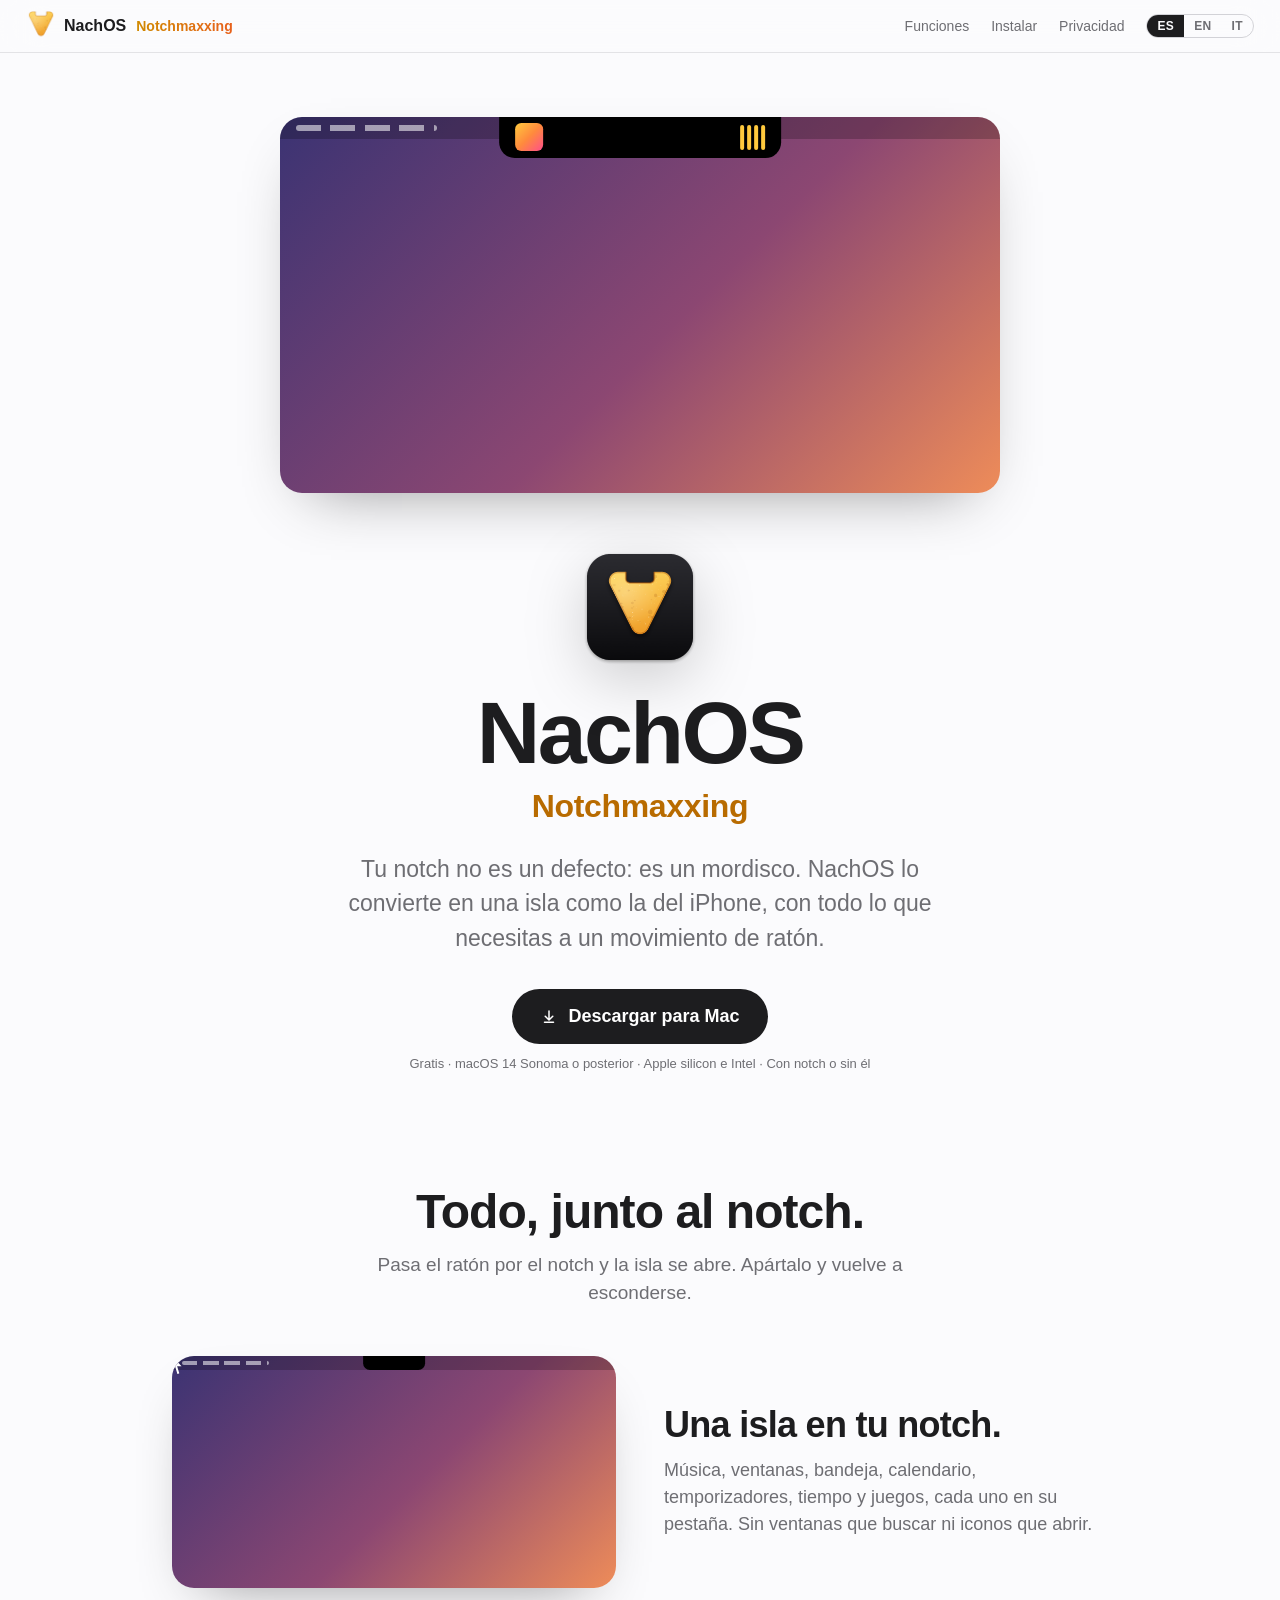
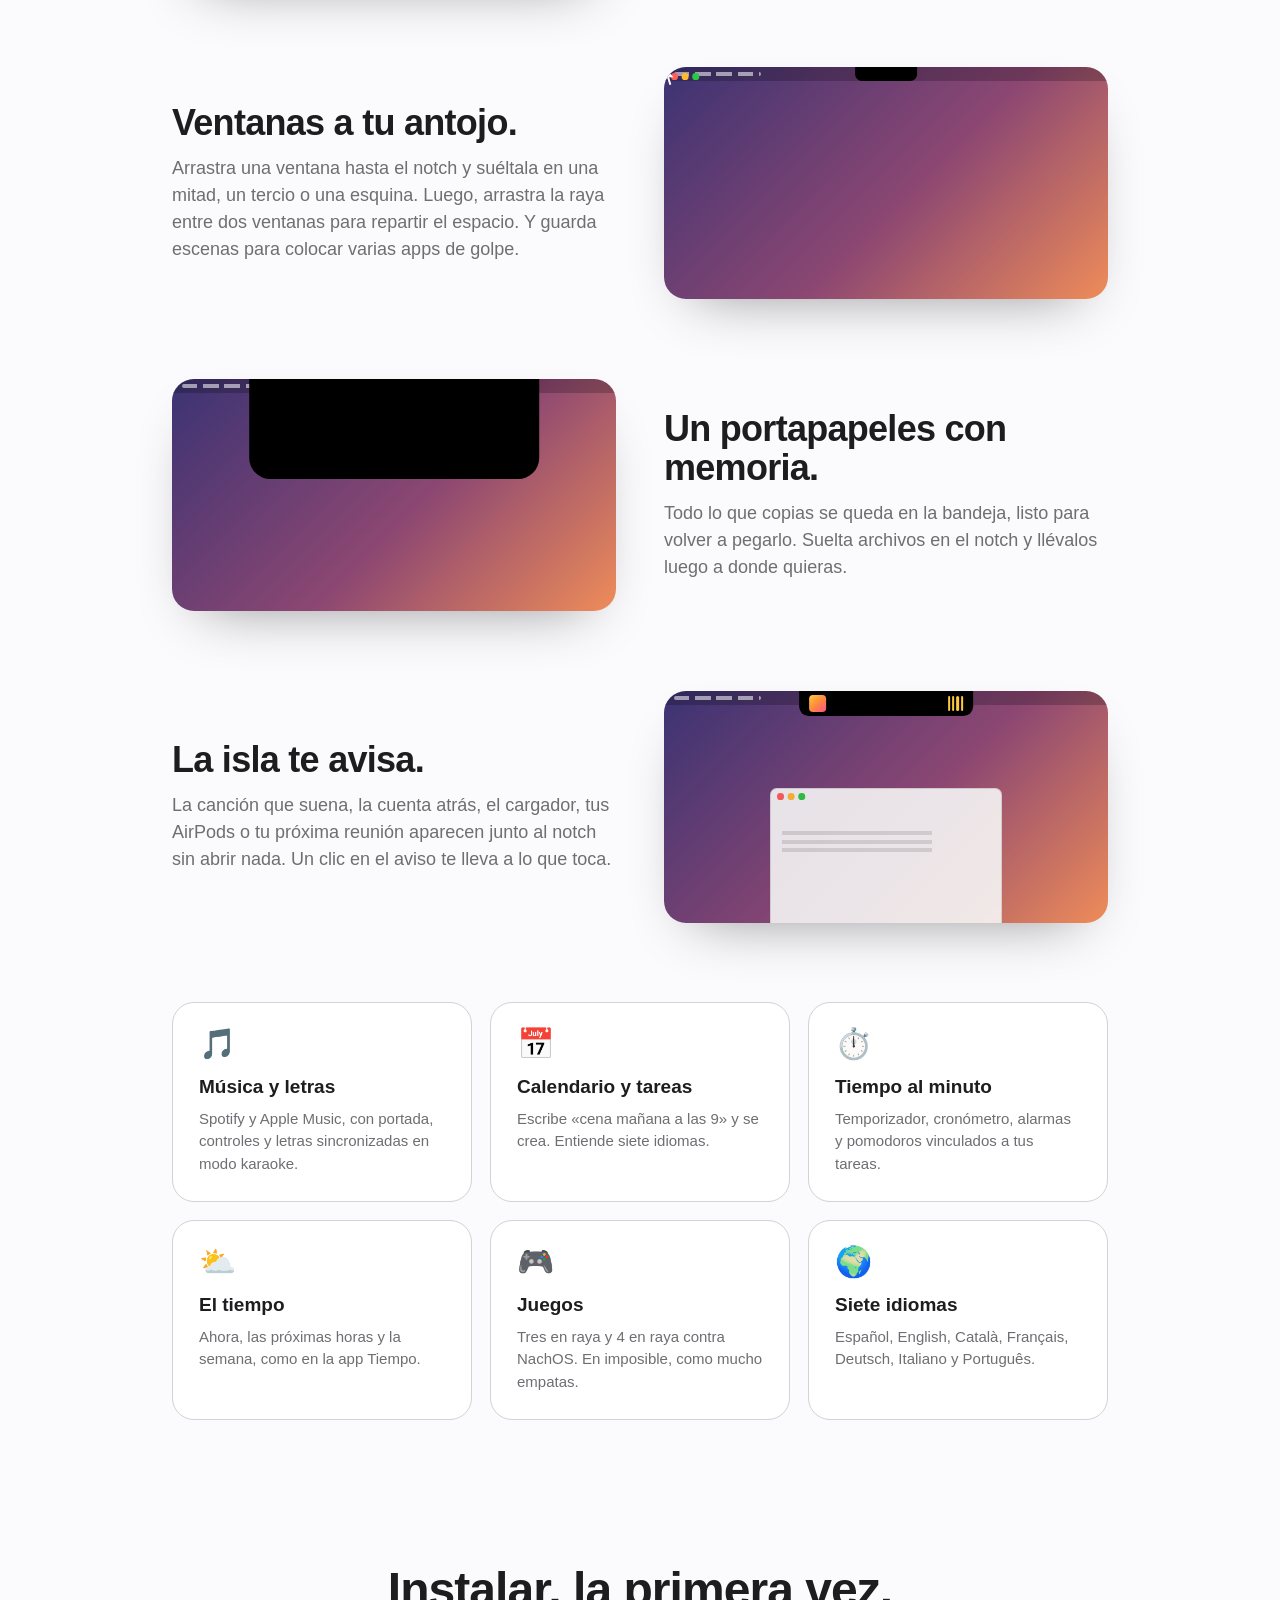
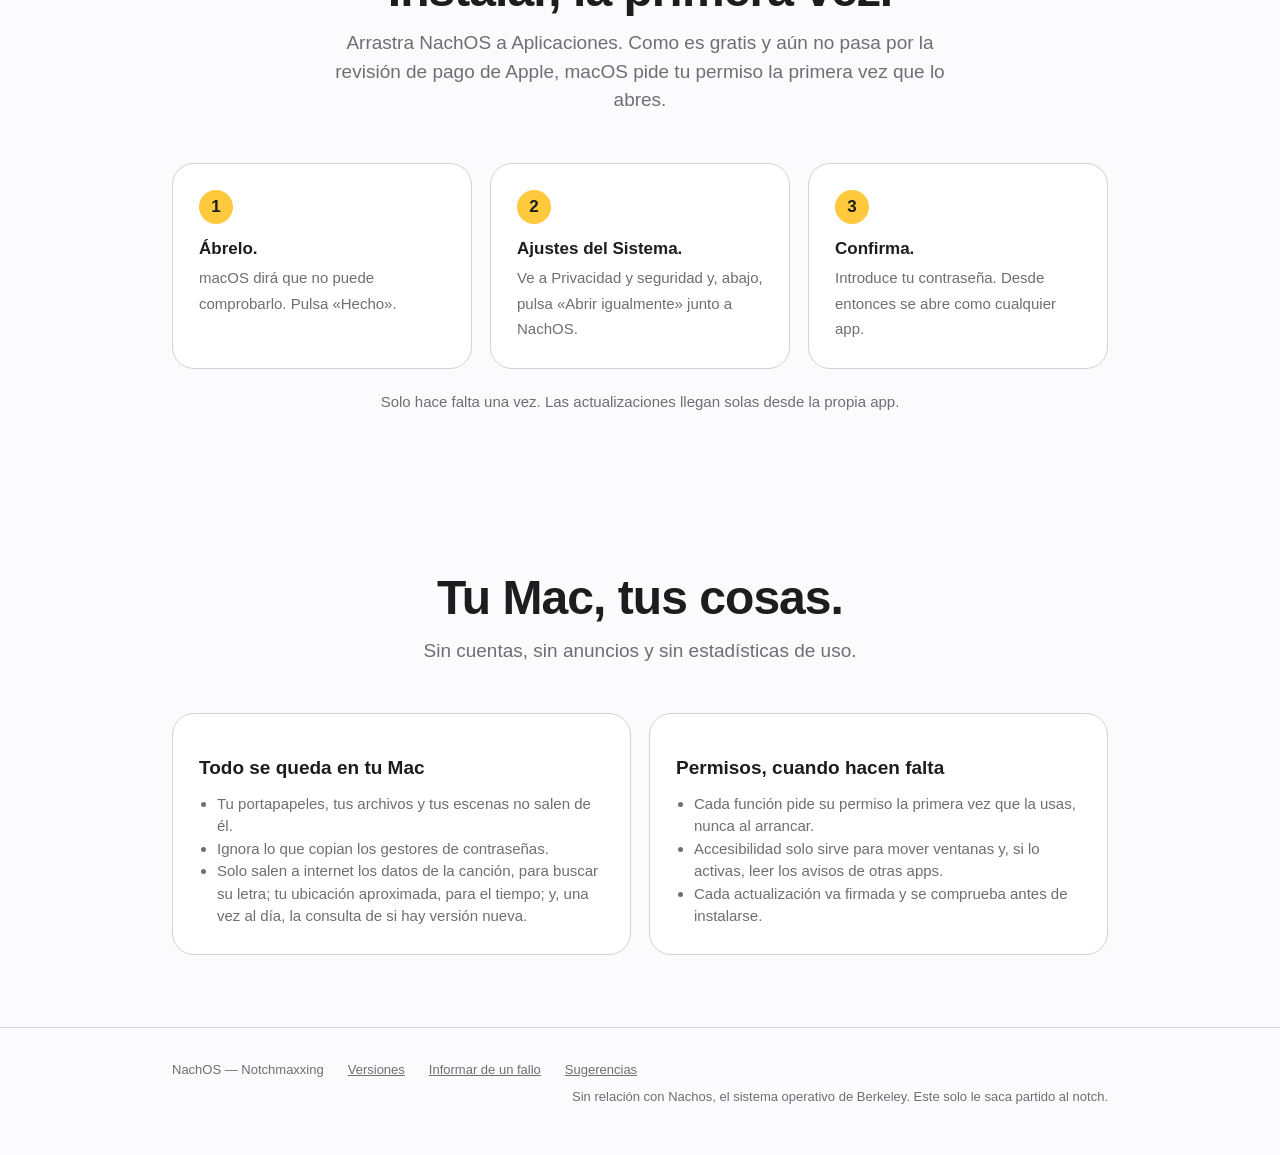
==== index.html @ d3876970 "NachOS website and update feed" ====
<!doctype html>
<!-- Generated by website/build.py: edit the template and texts there, not this file. -->
<html lang="es">
<head>
  <meta charset="utf-8">
  <meta name="viewport" content="width=device-width, initial-scale=1">
  <title>NachOS — Notchmaxxing</title>
  <meta name="description" content="NachOS convierte el notch de tu Mac en una isla como la del iPhone: música, ventanas, portapapeles, calendario, temporizadores y avisos. Gratis.">
  <link rel="icon" href="assets/favicon.png">
  <link rel="alternate" hreflang="es" href="">
  <link rel="alternate" hreflang="en" href="en/">
  <link rel="alternate" hreflang="it" href="it/">
  <meta property="og:title" content="NachOS — Notchmaxxing">
  <meta property="og:description" content="Tu notch no es un defecto: es un mordisco.">
  <meta property="og:image" content="assets/icon.png">
  <link rel="stylesheet" href="style.css">
</head>
<body>
  <header class="bar">
    <div class="wrap">
      <img src="assets/nacho.png" alt="">
      <strong>NachOS</strong>
      <span class="slogan">Notchmaxxing</span>
      <nav>
        <a class="hide-small" href="#features">Funciones</a>
        <a class="hide-small" href="#install">Instalar</a>
        <a class="hide-small" href="#privacy">Privacidad</a>
        <div class="langs"><a href="" hreflang="es" lang="es" aria-current="page">ES</a><a href="en/" hreflang="en" lang="en">EN</a><a href="it/" hreflang="it" lang="it">IT</a></div>
      </nav>
    </div>
  </header>
  <!-- The notch of the page: once the opening has scrolled away, the island docks in the
       middle of the bar, as on a Mac's menu bar, and carries on with its notices. -->
  <div class="page-notch s-live" aria-hidden="true">
    <div class="isl">
              <div class="music"><div class="art"></div><div class="eq"><i></i><i></i><i></i><i></i></div></div>
              <div class="notice n-charge"><div class="battery"></div><div><strong>Cargando</strong><small>54 %</small></div></div>
              <div class="notice n-pods"><svg class="ico" viewBox="0 0 24 24" fill="#fff" aria-hidden="true"><path d="M6.5 3a3.5 3.5 0 0 1 3.5 3.5V20a1.5 1.5 0 0 1-3 0v-7.1A3.5 3.5 0 0 1 6.5 3Zm11 0a3.5 3.5 0 0 1 .5 6.97V20a1.5 1.5 0 0 1-3 0V6.5A3.5 3.5 0 0 1 17.5 3Z"/></svg><div><strong>AirPods Pro</strong><small>Conectados</small></div></div>
              <div class="timer"><i></i>4:59</div>
              <div class="notice n-event"><svg class="ico" viewBox="0 0 24 24" fill="none" stroke="#ffc93d" stroke-width="2.2" aria-hidden="true"><rect x="3.5" y="5" width="17" height="15" rx="3"/><path d="M3.5 10h17M8 3v4M16 3v4" stroke-linecap="round"/></svg><div><strong>Reunión</strong><small>En 10 min</small></div></div>
            </div>
  </div>

  <main>
    <div class="wrap hero">
      <div class="hero-stage">
      <div class="stage s-live s-hero" role="img" aria-label="El notch de un Mac convertido en isla: enseña la música, un aviso de carga y un temporizador">
            <div class="menubar"></div>
            
            <div class="isl">
              <div class="music"><div class="art"></div><div class="eq"><i></i><i></i><i></i><i></i></div></div>
              <div class="notice n-charge"><div class="battery"></div><div><strong>Cargando</strong><small>54 %</small></div></div>
              <div class="notice n-pods"><svg class="ico" viewBox="0 0 24 24" fill="#fff" aria-hidden="true"><path d="M6.5 3a3.5 3.5 0 0 1 3.5 3.5V20a1.5 1.5 0 0 1-3 0v-7.1A3.5 3.5 0 0 1 6.5 3Zm11 0a3.5 3.5 0 0 1 .5 6.97V20a1.5 1.5 0 0 1-3 0V6.5A3.5 3.5 0 0 1 17.5 3Z"/></svg><div><strong>AirPods Pro</strong><small>Conectados</small></div></div>
              <div class="timer"><i></i>4:59</div>
              <div class="notice n-event"><svg class="ico" viewBox="0 0 24 24" fill="none" stroke="#ffc93d" stroke-width="2.2" aria-hidden="true"><rect x="3.5" y="5" width="17" height="15" rx="3"/><path d="M3.5 10h17M8 3v4M16 3v4" stroke-linecap="round"/></svg><div><strong>Reunión</strong><small>En 10 min</small></div></div>
            </div>
          </div>
      </div>
      <img class="icon" src="assets/icon.png" alt="El icono de NachOS: un nacho dorado al que le falta un mordisco con la forma del notch">
      <h1>NachOS</h1>
      <p class="tagline">Notchmaxxing</p>
      <p class="lead">Tu notch no es un defecto: es un mordisco. NachOS lo convierte en una isla como la del iPhone, con todo lo que necesitas a un movimiento de ratón.</p>
      <div class="cta">
        <a class="button" href="https://github.com/oriol5000/nachos/releases/latest/download/NachOS.dmg">
          <svg viewBox="0 0 24 24" fill="currentColor" aria-hidden="true"><path d="M12 3a1 1 0 0 1 1 1v9.59l3.3-3.3a1 1 0 1 1 1.4 1.42l-5 5a1 1 0 0 1-1.4 0l-5-5a1 1 0 1 1 1.4-1.42l3.3 3.3V4a1 1 0 0 1 1-1ZM5 19a1 1 0 0 1 1-1h12a1 1 0 1 1 0 2H6a1 1 0 0 1-1-1Z"/></svg>
          Descargar para Mac
        </a>
        <span class="fine">Gratis · macOS 14 Sonoma o posterior · Apple silicon e Intel · Con notch o sin él</span>
      </div>
    </div>

    <section id="features">
      <div class="wrap">
        <h2 class="section-title">Todo, junto al notch.</h2>
        <p class="section-lead">Pasa el ratón por el notch y la isla se abre. Apártalo y vuelve a esconderse.</p>
        <div class="feature">
          <div class="media">
          <div class="stage s-island" role="img" aria-label="El ratón se acerca al notch y la isla se abre con sus pestañas">
            <div class="menubar"></div>
            <div class="isl"><div class="open"><div class="tabs"><i></i><i></i><i></i><i></i><i></i></div>
              <div class="row"><div class="art"></div><div class="lines"><b></b><b></b><b></b></div></div></div></div>
            <div class="cursor"></div>
          </div>
          </div>
          <div>
            <h3>Una isla en tu notch.</h3>
            <p>Música, ventanas, bandeja, calendario, temporizadores, tiempo y juegos, cada uno en su pestaña. Sin ventanas que buscar ni iconos que abrir.</p>
          </div>
        </div>
        <div class="feature">
          <div class="media">
          <div class="stage s-windows" role="img" aria-label="Una ventana arrastrada al notch se coloca en la mitad izquierda">
            <div class="menubar"></div>
            <div class="win other"></div>
            <div class="isl"><div class="layouts"><i></i><i></i><i></i><i></i></div></div>
            <div class="win main"></div>
            <div class="cursor"></div>
          </div>
          </div>
          <div>
            <h3>Ventanas a tu antojo.</h3>
            <p>Arrastra una ventana hasta el notch y suéltala en una mitad, un tercio o una esquina. Luego, arrastra la raya entre dos ventanas para repartir el espacio. Y guarda escenas para colocar varias apps de golpe.</p>
          </div>
        </div>
        <div class="feature">
          <div class="media">
          <div class="stage s-clip" role="img" aria-label="Lo copiado aparece como tarjetas en la bandeja de la isla">
            <div class="menubar"></div>
            <div class="isl"><div class="cards"><div class="card-c"></div><div class="card-c"></div><div class="card-c"></div><div class="card-c"></div></div></div>
            <div class="keycap">⌘C</div>
            <div class="file"><div class="cursor"></div></div>
          </div>
          </div>
          <div>
            <h3>Un portapapeles con memoria.</h3>
            <p>Todo lo que copias se queda en la bandeja, listo para volver a pegarlo. Suelta archivos en el notch y llévalos luego a donde quieras.</p>
          </div>
        </div>
        <div class="feature">
          <div class="media">
          <div class="stage s-live" role="img" aria-label="Junto al notch se ven la música, un aviso de carga y un temporizador">
            <div class="menubar"></div>
            <div class="win"></div>
            <div class="isl">
              <div class="music"><div class="art"></div><div class="eq"><i></i><i></i><i></i><i></i></div></div>
              <div class="notice n-charge"><div class="battery"></div><div><strong>Cargando</strong><small>54 %</small></div></div>
              <div class="notice n-pods"><svg class="ico" viewBox="0 0 24 24" fill="#fff" aria-hidden="true"><path d="M6.5 3a3.5 3.5 0 0 1 3.5 3.5V20a1.5 1.5 0 0 1-3 0v-7.1A3.5 3.5 0 0 1 6.5 3Zm11 0a3.5 3.5 0 0 1 .5 6.97V20a1.5 1.5 0 0 1-3 0V6.5A3.5 3.5 0 0 1 17.5 3Z"/></svg><div><strong>AirPods Pro</strong><small>Conectados</small></div></div>
              <div class="timer"><i></i>4:59</div>
              <div class="notice n-event"><svg class="ico" viewBox="0 0 24 24" fill="none" stroke="#ffc93d" stroke-width="2.2" aria-hidden="true"><rect x="3.5" y="5" width="17" height="15" rx="3"/><path d="M3.5 10h17M8 3v4M16 3v4" stroke-linecap="round"/></svg><div><strong>Reunión</strong><small>En 10 min</small></div></div>
            </div>
          </div>
          </div>
          <div>
            <h3>La isla te avisa.</h3>
            <p>La canción que suena, la cuenta atrás, el cargador, tus AirPods o tu próxima reunión aparecen junto al notch sin abrir nada. Un clic en el aviso te lleva a lo que toca.</p>
          </div>
        </div>

        <div class="grid">
          <div class="card"><div class="emoji">🎵</div><h4>Música y letras</h4><p>Spotify y Apple Music, con portada, controles y letras sincronizadas en modo karaoke.</p></div>
          <div class="card"><div class="emoji">📅</div><h4>Calendario y tareas</h4><p>Escribe «cena mañana a las 9» y se crea. Entiende siete idiomas.</p></div>
          <div class="card"><div class="emoji">⏱️</div><h4>Tiempo al minuto</h4><p>Temporizador, cronómetro, alarmas y pomodoros vinculados a tus tareas.</p></div>
          <div class="card"><div class="emoji">⛅️</div><h4>El tiempo</h4><p>Ahora, las próximas horas y la semana, como en la app Tiempo.</p></div>
          <div class="card"><div class="emoji">🎮</div><h4>Juegos</h4><p>Tres en raya y 4 en raya contra NachOS. En imposible, como mucho empatas.</p></div>
          <div class="card"><div class="emoji">🌍</div><h4>Siete idiomas</h4><p>Español, English, Català, Français, Deutsch, Italiano y Português.</p></div>
        </div>
      </div>
    </section>

    <section id="install">
      <div class="wrap">
        <h2 class="section-title">Instalar, la primera vez.</h2>
        <p class="section-lead">Arrastra NachOS a Aplicaciones. Como es gratis y aún no pasa por la revisión de pago de Apple, macOS pide tu permiso la primera vez que lo abres.</p>
        <ol class="steps">
          <li><strong>Ábrelo.</strong><span>macOS dirá que no puede comprobarlo. Pulsa «Hecho».</span></li>
          <li><strong>Ajustes del Sistema.</strong><span>Ve a Privacidad y seguridad y, abajo, pulsa «Abrir igualmente» junto a NachOS.</span></li>
          <li><strong>Confirma.</strong><span>Introduce tu contraseña. Desde entonces se abre como cualquier app.</span></li>
        </ol>
        <p class="note">Solo hace falta una vez. Las actualizaciones llegan solas desde la propia app.</p>
      </div>
    </section>

    <section id="privacy">
      <div class="wrap">
        <h2 class="section-title">Tu Mac, tus cosas.</h2>
        <p class="section-lead">Sin cuentas, sin anuncios y sin estadísticas de uso.</p>
        <div class="split">
          <div class="card">
            <h4>Todo se queda en tu Mac</h4>
            <ul>
              <li>Tu portapapeles, tus archivos y tus escenas no salen de él.</li>
              <li>Ignora lo que copian los gestores de contraseñas.</li>
              <li>Solo salen a internet los datos de la canción, para buscar su letra; tu ubicación aproximada, para el tiempo; y, una vez al día, la consulta de si hay versión nueva.</li>
            </ul>
          </div>
          <div class="card">
            <h4>Permisos, cuando hacen falta</h4>
            <ul>
              <li>Cada función pide su permiso la primera vez que la usas, nunca al arrancar.</li>
              <li>Accesibilidad solo sirve para mover ventanas y, si lo activas, leer los avisos de otras apps.</li>
              <li>Cada actualización va firmada y se comprueba antes de instalarse.</li>
            </ul>
          </div>
        </div>
      </div>
    </section>
  </main>

  <footer>
    <div class="wrap">
      <span>NachOS — Notchmaxxing</span>
      <a href="https://github.com/oriol5000/nachos/releases">Versiones</a>
      <a href="https://github.com/oriol5000/nachos/issues">Informar de un fallo</a>
      <a href="mailto:oriol5000@gmail.com?subject=Sugerencia%20para%20NachOS">Sugerencias</a>
      <span class="right">Sin relación con Nachos, el sistema operativo de Berkeley. Este solo le saca partido al notch.</span>
    </div>
  </footer>
  <script>
    // The page's notch shows only while the big one in the opening is out of sight.
    // Checked on scroll: one measurement, only when the page moves.
    const hero = document.querySelector(".hero-stage");
    const dock = () => document.body.classList.toggle("notch-docked", hero.getBoundingClientRect().bottom < 52);
    if (hero) {
      addEventListener("scroll", dock, { passive: true });
      addEventListener("resize", dock);
      dock();
    }
  </script>
</body>
</html>
---- style.css ----
/* NachOS — a single page in the spirit of Apple's product pages: lots of air, big type,
   the island in black, and the nacho's yellow as the only colour. */

:root {
  --bg: #fbfbfd;
  --surface: #ffffff;
  --text: #1d1d1f;
  --muted: #6e6e73;
  --line: #d2d2d7;
  --yellow: #ffc93d;
  --amber: #b86b00;
  --button: #1d1d1f;
  --button-text: #ffffff;
  --island: #000000;
  --radius: 22px;
  --bar: color-mix(in srgb, var(--bg) 78%, transparent);
  /* Deeper on a light page, where the island's light yellow would hardly show. */
  --slogan: linear-gradient(90deg, #d08a00, #e8611c);
}

@media (prefers-color-scheme: dark) {
  :root {
    --bg: #000000;
    --surface: #111113;
    --text: #f5f5f7;
    --muted: #a1a1a6;
    --line: #2c2c2e;
    --amber: #ffc93d;
    --button: #ffc93d;
    --button-text: #1d1d1f;
    --island: #1c1c1e;
    /* Like macOS's menu bar in dark mode: grey, so that the black notch stands out on it. */
    --bar: rgba(44, 44, 48, 0.82);
    --slogan: linear-gradient(90deg, #ffc93d, #ff9926);
  }
}

* { box-sizing: border-box; }

html { -webkit-text-size-adjust: 100%; }

body {
  margin: 0;
  background: var(--bg);
  color: var(--text);
  font-family: -apple-system, BlinkMacSystemFont, "SF Pro Text", "Helvetica Neue", Helvetica, Arial, sans-serif;
  font-size: 17px;
  line-height: 1.5;
  -webkit-font-smoothing: antialiased;
}

a { color: inherit; }

.wrap { max-width: 980px; margin: 0 auto; padding: 0 22px; }

/* Top bar */
.bar {
  position: sticky; top: 0; z-index: 10;
  backdrop-filter: saturate(180%) blur(20px);
  -webkit-backdrop-filter: saturate(180%) blur(20px);
  background: var(--bar);
  border-bottom: 1px solid color-mix(in srgb, var(--line) 60%, transparent);
}
.bar .wrap { display: flex; align-items: center; gap: 10px; height: 52px; font-size: 14px; max-width: none; padding: 0 26px; }
.bar img { width: 30px; height: 30px; margin-right: -2px; }
.bar strong { font-size: 16px; }
/* The same yellow-to-orange as "Notchmaxxing" beside the notch in the app's island. */
.bar .slogan {
  font-size: 14px; font-weight: 600;
  background: var(--slogan); -webkit-background-clip: text; background-clip: text; color: transparent;
}
.bar nav { margin-left: auto; display: flex; gap: 22px; align-items: center; }
.bar nav a { text-decoration: none; color: var(--muted); }
.bar nav a:hover { color: var(--text); }
.bar .lang { border: 1px solid var(--line); border-radius: 999px; padding: 2px 10px; }

/* Hero */
.hero { text-align: center; padding: 64px 0 40px; }
.hero-stage { width: min(720px, 100%); margin: 0 auto 48px; }
.s-hero { aspect-ratio: 460 / 190; box-shadow: 0 30px 80px -30px rgba(0, 0, 0, 0.45); }

.icon { width: 132px; height: 132px; margin-bottom: 8px; filter: drop-shadow(0 18px 30px rgba(0,0,0,.18)); }
h1 { font-size: clamp(48px, 9vw, 88px); line-height: 1.02; letter-spacing: -0.03em; margin: 0; }
.tagline { font-size: clamp(22px, 3.4vw, 32px); font-weight: 600; color: var(--amber); margin: 4px 0 0; letter-spacing: -0.01em; }
.lead { max-width: 640px; margin: 22px auto 0; font-size: clamp(19px, 2.4vw, 23px); color: var(--muted); }

.cta { margin-top: 34px; display: flex; flex-direction: column; align-items: center; gap: 10px; }
.button {
  display: inline-flex; align-items: center; gap: 10px;
  background: var(--button); color: var(--button-text);
  padding: 14px 28px; border-radius: 999px;
  font-size: 18px; font-weight: 600; text-decoration: none;
  transition: transform .2s ease, opacity .2s ease;
}
.button:hover { transform: scale(1.03); }
.button svg { width: 18px; height: 18px; }
.fine { font-size: 13px; color: var(--muted); }

/* Feature rows */
section { padding: 72px 0; }
.section-title { text-align: center; font-size: clamp(32px, 5vw, 48px); letter-spacing: -0.02em; line-height: 1.1; margin: 0 0 12px; }
.section-lead { text-align: center; color: var(--muted); font-size: 19px; margin: 0 auto 48px; max-width: 620px; }

.feature { display: grid; grid-template-columns: minmax(0, 1fr) minmax(0, 1fr); gap: 48px; align-items: center; margin: 0 0 80px; }
/* Without this, an image keeps its full width and pushes the text off the page. */
.feature > *, .grid > *, .steps > *, .split > * { min-width: 0; }
.feature:nth-child(even) .media { order: 2; }
.feature h3 { font-size: clamp(26px, 3.6vw, 36px); letter-spacing: -0.02em; line-height: 1.1; margin: 0 0 12px; }
.feature p { color: var(--muted); margin: 0; font-size: 18px; }
.media img { width: 100%; border-radius: var(--radius); display: block; box-shadow: 0 24px 60px -30px rgba(0,0,0,.4); }

.grid { display: grid; grid-template-columns: repeat(3, 1fr); gap: 18px; }
.card { background: var(--surface); border: 1px solid var(--line); border-radius: var(--radius); padding: 26px; }
.card .emoji { font-size: 30px; line-height: 1; }
.card h4 { margin: 14px 0 6px; font-size: 19px; }
.card p { margin: 0; color: var(--muted); font-size: 15px; }

/* First launch */
.steps { counter-reset: step; display: grid; grid-template-columns: repeat(3, 1fr); gap: 18px; list-style: none; padding: 0; margin: 0; }
.steps li { background: var(--surface); border: 1px solid var(--line); border-radius: var(--radius); padding: 26px; }
.steps li::before {
  counter-increment: step; content: counter(step);
  display: inline-grid; place-items: center; width: 34px; height: 34px; border-radius: 50%;
  background: var(--yellow); color: #1d1d1f; font-weight: 700; margin-bottom: 12px;
}
.steps strong { display: block; margin-bottom: 4px; }
.steps span { color: var(--muted); font-size: 15px; }
.note { text-align: center; color: var(--muted); font-size: 15px; margin-top: 22px; }

.split { display: grid; grid-template-columns: 1fr 1fr; gap: 18px; }
.split .card ul { margin: 10px 0 0; padding-left: 18px; color: var(--muted); font-size: 15px; }

footer { border-top: 1px solid var(--line); padding: 32px 0 48px; color: var(--muted); font-size: 13px; }
footer .wrap { display: flex; flex-wrap: wrap; gap: 8px 24px; align-items: center; }
footer .right { margin-left: auto; }

/* Where the menu would reach the notch, only the language switcher stays. */
@media (max-width: 1080px) {
  .bar nav .hide-small { display: none; }
}

@media (max-width: 760px) {
  /* Narrower than this, the docked notch would reach it. */
  .bar .slogan { display: none; }
  .feature { grid-template-columns: 1fr; gap: 22px; margin-bottom: 56px; }
  .feature:nth-child(even) .media { order: 0; }
  .grid, .steps, .split { grid-template-columns: 1fr; }
  section { padding: 52px 0; }
  footer .right { margin-left: 0; }
}


/* ───────────── Scenes ─────────────
   The welcome tour's animations, drawn by the browser so they run at the screen's own rate.
   Each stage is 460 × 240 units; --u is one unit at whatever size the stage is shown. */

.stage {
  container-type: inline-size;
  position: relative; width: 100%; aspect-ratio: 460 / 240; overflow: hidden;
  border-radius: var(--radius);
  background: linear-gradient(135deg, #3b3373 0%, #8c4772 55%, #ee8c59 100%);
  box-shadow: 0 24px 60px -30px rgba(0,0,0,.45);
  --u: calc(100cqw / 460);
}
.stage > * { position: absolute; }
.stage .menubar { inset: 0 0 auto 0; height: calc(var(--u) * 14); background: rgba(0,0,0,.22); }
.stage .menubar::before {
  content: ""; position: absolute; left: calc(var(--u) * 10); top: calc(var(--u) * 5);
  width: calc(var(--u) * 90); height: calc(var(--u) * 4); border-radius: 9px;
  background: repeating-linear-gradient(90deg, rgba(255,255,255,.55) 0 calc(var(--u) * 16), transparent 0 calc(var(--u) * 22));
}
.stage .isl {
  left: 50%; top: 0; transform: translateX(-50%);
  background: #000; overflow: hidden;
  width: calc(var(--u) * 64); height: calc(var(--u) * 14); border-radius: 0 0 calc(var(--u) * 7) calc(var(--u) * 7);
}
.stage .cursor {
  width: calc(var(--u) * 13); height: calc(var(--u) * 19); left: 0; top: 0;
  background: #fff;
  clip-path: polygon(0 0, 0 78%, 26% 60%, 44% 100%, 58% 94%, 41% 56%, 76% 56%);
  filter: drop-shadow(0 1px 1px rgba(0,0,0,.5));
}
.stage .win {
  background: #f5f5f5; border-radius: calc(var(--u) * 7);
  box-shadow: inset 0 0 0 1px rgba(0,0,0,.12);
}
.stage .win::before {
  content: ""; position: absolute; left: calc(var(--u) * 7); top: calc(var(--u) * 6);
  width: calc(var(--u) * 7); height: calc(var(--u) * 7); border-radius: 50%;
  background: #ff5f57; box-shadow: calc(var(--u) * 11) 0 #febc2e, calc(var(--u) * 22) 0 #28c840;
}
.stage .win::after {
  content: ""; position: absolute; left: calc(var(--u) * 12); right: 30%; top: 30%; height: calc(var(--u) * 24);
  background: repeating-linear-gradient(180deg, rgba(0,0,0,.12) 0 calc(var(--u) * 4), transparent 0 calc(var(--u) * 9));
}
.stage .art {
  border-radius: 22%;
  background: linear-gradient(135deg, var(--yellow), #ff8a3d, #ff4f8b);
}

/* 1 · The island opens */
.s-island .isl { animation: s1-isl 6.5s cubic-bezier(.32, 1.25, .5, 1) infinite; }
.s-island .open { position: absolute; inset: 0; padding: calc(var(--u) * 20) calc(var(--u) * 18) 0; opacity: 0; animation: s1-open 6.5s ease infinite; }
.s-island .tabs { display: flex; gap: calc(var(--u) * 10); }
.s-island .tabs i { width: calc(var(--u) * 10); height: calc(var(--u) * 10); border-radius: calc(var(--u) * 3); background: rgba(255,255,255,.55); }
.s-island .tabs i:first-child { background: var(--yellow); animation: s1-tab1 6.5s steps(1) infinite; }
.s-island .tabs i:nth-child(2) { animation: s1-tab2 6.5s steps(1) infinite; }
.s-island .row { display: flex; gap: calc(var(--u) * 10); margin-top: calc(var(--u) * 12); }
.s-island .row .art { width: calc(var(--u) * 42); height: calc(var(--u) * 42); }
.s-island .lines { display: grid; gap: calc(var(--u) * 6); align-content: center; }
.s-island .lines b { display: block; height: calc(var(--u) * 6); border-radius: 9px; background: rgba(255,255,255,.9); width: calc(var(--u) * 90); }
.s-island .lines b:nth-child(2) { background: rgba(255,255,255,.45); width: calc(var(--u) * 60); }
.s-island .lines b:nth-child(3) { height: calc(var(--u) * 3); width: calc(var(--u) * 150); background: linear-gradient(90deg, var(--yellow) 46%, rgba(255,255,255,.2) 0); }
.s-island .cursor { animation: s1-cursor 6.5s ease-in-out infinite; }
@keyframes s1-isl {
  0%, 24% { width: calc(var(--u) * 64); height: calc(var(--u) * 14); border-radius: 0 0 calc(var(--u) * 7) calc(var(--u) * 7); }
  31%, 80% { width: calc(var(--u) * 270); height: calc(var(--u) * 112); border-radius: 0 0 calc(var(--u) * 22) calc(var(--u) * 22); }
  88%, 100% { width: calc(var(--u) * 64); height: calc(var(--u) * 14); border-radius: 0 0 calc(var(--u) * 7) calc(var(--u) * 7); }
}
@keyframes s1-open { 0%, 28% { opacity: 0; } 34%, 78% { opacity: 1; } 84%, 100% { opacity: 0; } }
@keyframes s1-tab1 { 0% { background: var(--yellow); } 52% { background: rgba(255,255,255,.55); } 84% { background: var(--yellow); } }
@keyframes s1-tab2 { 0% { background: rgba(255,255,255,.55); } 52% { background: var(--yellow); } 84% { background: rgba(255,255,255,.55); } }
@keyframes s1-cursor {
  0%, 8% { transform: translate(calc(var(--u) * 360), calc(var(--u) * 190)); }
  24%, 40% { transform: translate(calc(var(--u) * 236), calc(var(--u) * 6)); }
  50%, 76% { transform: translate(calc(var(--u) * 186), calc(var(--u) * 24)); }
  90%, 100% { transform: translate(calc(var(--u) * 360), calc(var(--u) * 190)); }
}

/* 2 · A window dragged to the notch */
.s-windows .isl { animation: s2-isl 7s cubic-bezier(.32, 1.2, .5, 1) infinite; }
.s-windows .layouts { position: absolute; left: 50%; top: calc(var(--u) * 18); transform: translateX(-50%); display: flex; gap: calc(var(--u) * 8); opacity: 0; animation: s2-layouts 7s ease infinite; }
.s-windows .layouts i { width: calc(var(--u) * 44); height: calc(var(--u) * 30); border-radius: calc(var(--u) * 5); background: rgba(255,255,255,.08); position: relative; }
.s-windows .layouts i::before, .s-windows .layouts i::after { content: ""; position: absolute; top: calc(var(--u) * 3); bottom: calc(var(--u) * 3); border-radius: calc(var(--u) * 2); background: rgba(255,255,255,.35); }
.s-windows .layouts i::before { left: calc(var(--u) * 3); right: 52%; }
.s-windows .layouts i::after { left: 52%; right: calc(var(--u) * 3); }
.s-windows .layouts i:first-child::before { background: var(--yellow); }
.s-windows .main { animation: s2-main 7s cubic-bezier(.4, 0, .2, 1) infinite; }
.s-windows .other { left: calc(var(--u) * 233); top: calc(var(--u) * 20); width: calc(var(--u) * 221); height: calc(var(--u) * 214); opacity: 0; animation: s2-other 7s ease infinite; }
.s-windows .cursor { animation: s2-cursor 7s cubic-bezier(.4, 0, .2, 1) infinite; }
@keyframes s2-isl {
  0%, 30% { width: calc(var(--u) * 64); height: calc(var(--u) * 14); border-radius: 0 0 calc(var(--u) * 7) calc(var(--u) * 7); }
  36%, 56% { width: calc(var(--u) * 230); height: calc(var(--u) * 62); border-radius: 0 0 calc(var(--u) * 16) calc(var(--u) * 16); }
  62%, 100% { width: calc(var(--u) * 64); height: calc(var(--u) * 14); border-radius: 0 0 calc(var(--u) * 7) calc(var(--u) * 7); }
}
@keyframes s2-layouts { 0%, 34% { opacity: 0; } 39%, 55% { opacity: 1; } 59%, 100% { opacity: 0; } }
@keyframes s2-main {
  0%, 8% { left: calc(var(--u) * 140); top: calc(var(--u) * 100); width: calc(var(--u) * 180); height: calc(var(--u) * 116); }
  30% { left: calc(var(--u) * 170); top: calc(var(--u) * 56); width: calc(var(--u) * 120); height: calc(var(--u) * 78); }
  36%, 56% { left: calc(var(--u) * 180); top: calc(var(--u) * 74); width: calc(var(--u) * 100); height: calc(var(--u) * 64); }
  64%, 90% { left: calc(var(--u) * 6); top: calc(var(--u) * 20); width: calc(var(--u) * 221); height: calc(var(--u) * 214); }
  100% { left: calc(var(--u) * 140); top: calc(var(--u) * 100); width: calc(var(--u) * 180); height: calc(var(--u) * 116); }
}
@keyframes s2-other { 0%, 60% { opacity: 0; } 66%, 90% { opacity: 1; } 96%, 100% { opacity: 0; } }
@keyframes s2-cursor {
  0%, 8% { transform: translate(calc(var(--u) * 236), calc(var(--u) * 104)); opacity: 1; }
  30% { transform: translate(calc(var(--u) * 236), calc(var(--u) * 60)); }
  36%, 56% { transform: translate(calc(var(--u) * 158), calc(var(--u) * 38)); opacity: 1; }
  62%, 92% { opacity: 0; }
  100% { transform: translate(calc(var(--u) * 236), calc(var(--u) * 104)); opacity: 1; }
}

/* 3 · Clipboard and tray */
.s-clip .isl { width: calc(var(--u) * 300); height: calc(var(--u) * 104); border-radius: 0 0 calc(var(--u) * 22) calc(var(--u) * 22); }
.s-clip .cards { position: absolute; left: calc(var(--u) * 16); top: calc(var(--u) * 26); display: flex; gap: calc(var(--u) * 8); }
.s-clip .card-c { width: calc(var(--u) * 54); height: calc(var(--u) * 62); border-radius: calc(var(--u) * 8); background: rgba(255,255,255,.1); opacity: 0; transform: scale(.4); }
.s-clip .card-c:nth-child(1) { animation: s3-c1 8s cubic-bezier(.3, 1.5, .5, 1) infinite; }
.s-clip .card-c:nth-child(2) { animation: s3-c2 8s cubic-bezier(.3, 1.5, .5, 1) infinite; background: linear-gradient(180deg, #46c6d8, #2f7cf6); }
.s-clip .card-c:nth-child(3) { animation: s3-c3 8s cubic-bezier(.3, 1.5, .5, 1) infinite; }
.s-clip .card-c:nth-child(4) { animation: s3-c4 8s cubic-bezier(.3, 1.5, .5, 1) infinite; }
.s-clip .card-c:nth-child(1)::before { content: "Aa"; position: absolute; left: calc(var(--u) * 7); top: calc(var(--u) * 6); color: var(--yellow); font: 700 calc(var(--u) * 11)/1 -apple-system, sans-serif; }
.s-clip .card-c:nth-child(3)::before { content: "🔗"; position: absolute; inset: 0; display: grid; place-items: center; font-size: calc(var(--u) * 16); filter: grayscale(1) brightness(2); }
.s-clip .card-c:nth-child(4)::before, .s-clip .file::before { content: ""; position: absolute; left: 32%; top: 28%; width: 36%; height: 44%; background: #fff; border-radius: calc(var(--u) * 2); clip-path: polygon(0 0, 66% 0, 100% 30%, 100% 100%, 0 100%); }
.s-clip .keycap { left: 50%; top: calc(var(--u) * 170); transform: translateX(-50%) scale(.6); padding: calc(var(--u) * 5) calc(var(--u) * 10); background: #fff; border-radius: calc(var(--u) * 7); color: #222; font: 700 calc(var(--u) * 15)/1 -apple-system, sans-serif; opacity: 0; animation: s3-key 8s ease infinite; }
.s-clip .file { width: calc(var(--u) * 40); height: calc(var(--u) * 40); opacity: 0; animation: s3-file 8s cubic-bezier(.4, 0, .2, 1) infinite; }
.s-clip .file .cursor { left: calc(var(--u) * 20); top: calc(var(--u) * 20); }
@keyframes s3-c1 { 0%, 8% { opacity: 0; transform: scale(.4); } 13%, 92% { opacity: 1; transform: scale(1); } 97%, 100% { opacity: 0; transform: scale(.8); } }
@keyframes s3-c2 { 0%, 24% { opacity: 0; transform: scale(.4); } 29%, 92% { opacity: 1; transform: scale(1); } 97%, 100% { opacity: 0; transform: scale(.8); } }
@keyframes s3-c3 { 0%, 40% { opacity: 0; transform: scale(.4); } 45%, 92% { opacity: 1; transform: scale(1); } 97%, 100% { opacity: 0; transform: scale(.8); } }
@keyframes s3-c4 { 0%, 70% { opacity: 0; transform: scale(.4); } 75%, 92% { opacity: 1; transform: scale(1); } 97%, 100% { opacity: 0; transform: scale(.8); } }
@keyframes s3-key {
  0%, 6%, 17%, 22%, 33%, 38%, 49%, 100% { opacity: 0; transform: translateX(-50%) scale(.6); }
  9%, 14%, 25%, 30%, 41%, 46% { opacity: 1; transform: translateX(-50%) scale(1); }
}
@keyframes s3-file {
  0%, 54% { opacity: 0; transform: translate(calc(var(--u) * 340), calc(var(--u) * 170)); }
  57% { opacity: 1; transform: translate(calc(var(--u) * 340), calc(var(--u) * 170)); }
  69% { opacity: 1; transform: translate(calc(var(--u) * 268), calc(var(--u) * 36)); }
  73%, 100% { opacity: 0; transform: translate(calc(var(--u) * 268), calc(var(--u) * 36)); }
}

/* 4 · Live activities and notices: a closer look at the notch */
.s-live .isl {
  width: calc(var(--u) * 180); height: calc(var(--u) * 26); border-radius: 0 0 calc(var(--u) * 10) calc(var(--u) * 10);
  animation: s4-isl 15s cubic-bezier(.32, 1.25, .5, 1) infinite;
}
.s-live .win { left: calc(var(--u) * 110); top: calc(var(--u) * 100); width: calc(var(--u) * 240); height: calc(var(--u) * 150); opacity: .9; }
.s-live .music, .s-live .notice, .s-live .timer { position: absolute; inset: 0; display: flex; align-items: center; padding: 0 calc(var(--u) * 10); }
.s-live .music { justify-content: space-between; animation: s4-music 15s ease infinite; }
.s-live .music .art { width: calc(var(--u) * 18); height: calc(var(--u) * 18); }
.s-live .eq { display: flex; gap: calc(var(--u) * 2); align-items: center; height: calc(var(--u) * 16); }
.s-live .eq i { width: calc(var(--u) * 2.5); height: 100%; border-radius: 9px; background: var(--yellow); animation: s4-eq .9s ease-in-out infinite alternate; }
.s-live .eq i:nth-child(2) { animation-delay: -.3s; }
.s-live .eq i:nth-child(3) { animation-delay: -.6s; }
.s-live .eq i:nth-child(4) { animation-delay: -.15s; }
.s-live .notice { align-items: flex-end; padding: 0 calc(var(--u) * 18) calc(var(--u) * 10); gap: calc(var(--u) * 10); opacity: 0; }
.s-live .n-charge { animation: s4-charge 15s ease infinite; }
.s-live .n-pods { animation: s4-pods 15s ease infinite; }
.s-live .n-event { animation: s4-event 15s ease infinite; }
.s-live .ico { width: calc(var(--u) * 24); height: calc(var(--u) * 24); flex: none; margin-bottom: calc(var(--u) * 2); }
.s-live .n-pods small { color: rgba(255,255,255,.6); }
.s-live .n-event small { color: var(--yellow); }
.s-live .battery { width: calc(var(--u) * 26); height: calc(var(--u) * 13); border: calc(var(--u) * 2) solid #4cd964; border-radius: calc(var(--u) * 4); position: relative; margin-bottom: calc(var(--u) * 6); }
.s-live .battery::before { content: ""; position: absolute; inset: calc(var(--u) * 1.5); right: 45%; background: #4cd964; border-radius: calc(var(--u) * 1.5); }
.s-live .battery::after { content: ""; position: absolute; right: calc(var(--u) * -5); top: 25%; height: 50%; width: calc(var(--u) * 2); background: #4cd964; border-radius: 0 9px 9px 0; }
.s-live .notice strong { display: block; color: #fff; font: 600 calc(var(--u) * 13)/1.25 -apple-system, sans-serif; }
.s-live .notice small { display: block; color: #4cd964; font: 500 calc(var(--u) * 12)/1.25 -apple-system, sans-serif; }
.s-live .timer { justify-content: space-between; color: var(--yellow); font: 600 calc(var(--u) * 14)/1 -apple-system, sans-serif; font-variant-numeric: tabular-nums; opacity: 0; animation: s4-timer 15s ease infinite; }
.s-live .timer i { width: calc(var(--u) * 13); height: calc(var(--u) * 13); border: calc(var(--u) * 2) solid var(--yellow); border-radius: 50%; }
@keyframes s4-isl {
  0%, 11% { width: calc(var(--u) * 180); height: calc(var(--u) * 26); border-radius: 0 0 calc(var(--u) * 10) calc(var(--u) * 10); }
  15%, 27% { width: calc(var(--u) * 230); height: calc(var(--u) * 72); border-radius: 0 0 calc(var(--u) * 24) calc(var(--u) * 24); }
  31%, 39% { width: calc(var(--u) * 180); height: calc(var(--u) * 26); border-radius: 0 0 calc(var(--u) * 10) calc(var(--u) * 10); }
  43%, 55% { width: calc(var(--u) * 230); height: calc(var(--u) * 72); border-radius: 0 0 calc(var(--u) * 24) calc(var(--u) * 24); }
  59%, 69% { width: calc(var(--u) * 206); height: calc(var(--u) * 26); border-radius: 0 0 calc(var(--u) * 10) calc(var(--u) * 10); }
  73%, 85% { width: calc(var(--u) * 230); height: calc(var(--u) * 72); border-radius: 0 0 calc(var(--u) * 24) calc(var(--u) * 24); }
  89%, 100% { width: calc(var(--u) * 180); height: calc(var(--u) * 26); border-radius: 0 0 calc(var(--u) * 10) calc(var(--u) * 10); }
}
@keyframes s4-music { 0%, 11% { opacity: 1; } 13%, 30% { opacity: 0; } 32%, 39% { opacity: 1; } 41%, 89% { opacity: 0; } 91%, 100% { opacity: 1; } }
@keyframes s4-charge { 0%, 16% { opacity: 0; } 19%, 26% { opacity: 1; } 29%, 100% { opacity: 0; } }
@keyframes s4-pods { 0%, 44% { opacity: 0; } 47%, 54% { opacity: 1; } 57%, 100% { opacity: 0; } }
@keyframes s4-timer { 0%, 59% { opacity: 0; } 62%, 68% { opacity: 1; } 71%, 100% { opacity: 0; } }
@keyframes s4-event { 0%, 74% { opacity: 0; } 77%, 84% { opacity: 1; } 87%, 100% { opacity: 0; } }
@keyframes s4-eq { from { transform: scaleY(.35); } to { transform: scaleY(1); } }

@media (prefers-reduced-motion: reduce) {
  .stage *, .stage *::before { animation: none !important; }
  .s-island .isl { width: calc(var(--u) * 270); height: calc(var(--u) * 112); border-radius: 0 0 calc(var(--u) * 22) calc(var(--u) * 22); }
  .s-island .open, .s-clip .card-c, .s-live .music { opacity: 1; transform: none; }
}
.s-clip .card-c { position: relative; }

/* Language switcher */
.langs { display: flex; border: 1px solid var(--line); border-radius: 999px; overflow: hidden; }
.langs a { padding: 2px 10px; text-decoration: none; color: var(--muted); font-size: 12px; font-weight: 600; letter-spacing: .03em; }
.langs a[aria-current="page"] { background: var(--text); color: var(--bg); }
.langs a:not([aria-current]):hover { color: var(--text); }

/* The page's notch: hangs from the top of the window, in the middle of the bar. */
.page-notch {
  position: fixed; top: 0; left: 50%; z-index: 20;
  --u: 1.15px;
  transform: translate(-50%, -110%); opacity: 0;
  transition: transform .55s cubic-bezier(.32, 1.25, .5, 1), opacity .25s ease;
  pointer-events: none;
}
.notch-docked .page-notch { transform: translate(-50%, 0); opacity: 1; }
.page-notch .isl {
  position: relative; background: #000; overflow: hidden;
  box-shadow: 0 10px 30px -12px rgba(0, 0, 0, .55);
}
.page-notch .art { border-radius: 22%; background: linear-gradient(135deg, var(--yellow), #ff8a3d, #ff4f8b); }
/* On a phone the bar is narrow: a smaller notch, just the nacho beside it, a tighter switcher. */
@media (max-width: 520px) {
  .page-notch { --u: .72px; }
  .bar strong { transition: opacity .2s ease; }
  .notch-docked .bar strong { opacity: 0; }
  .langs a { padding: 2px 7px; }
}
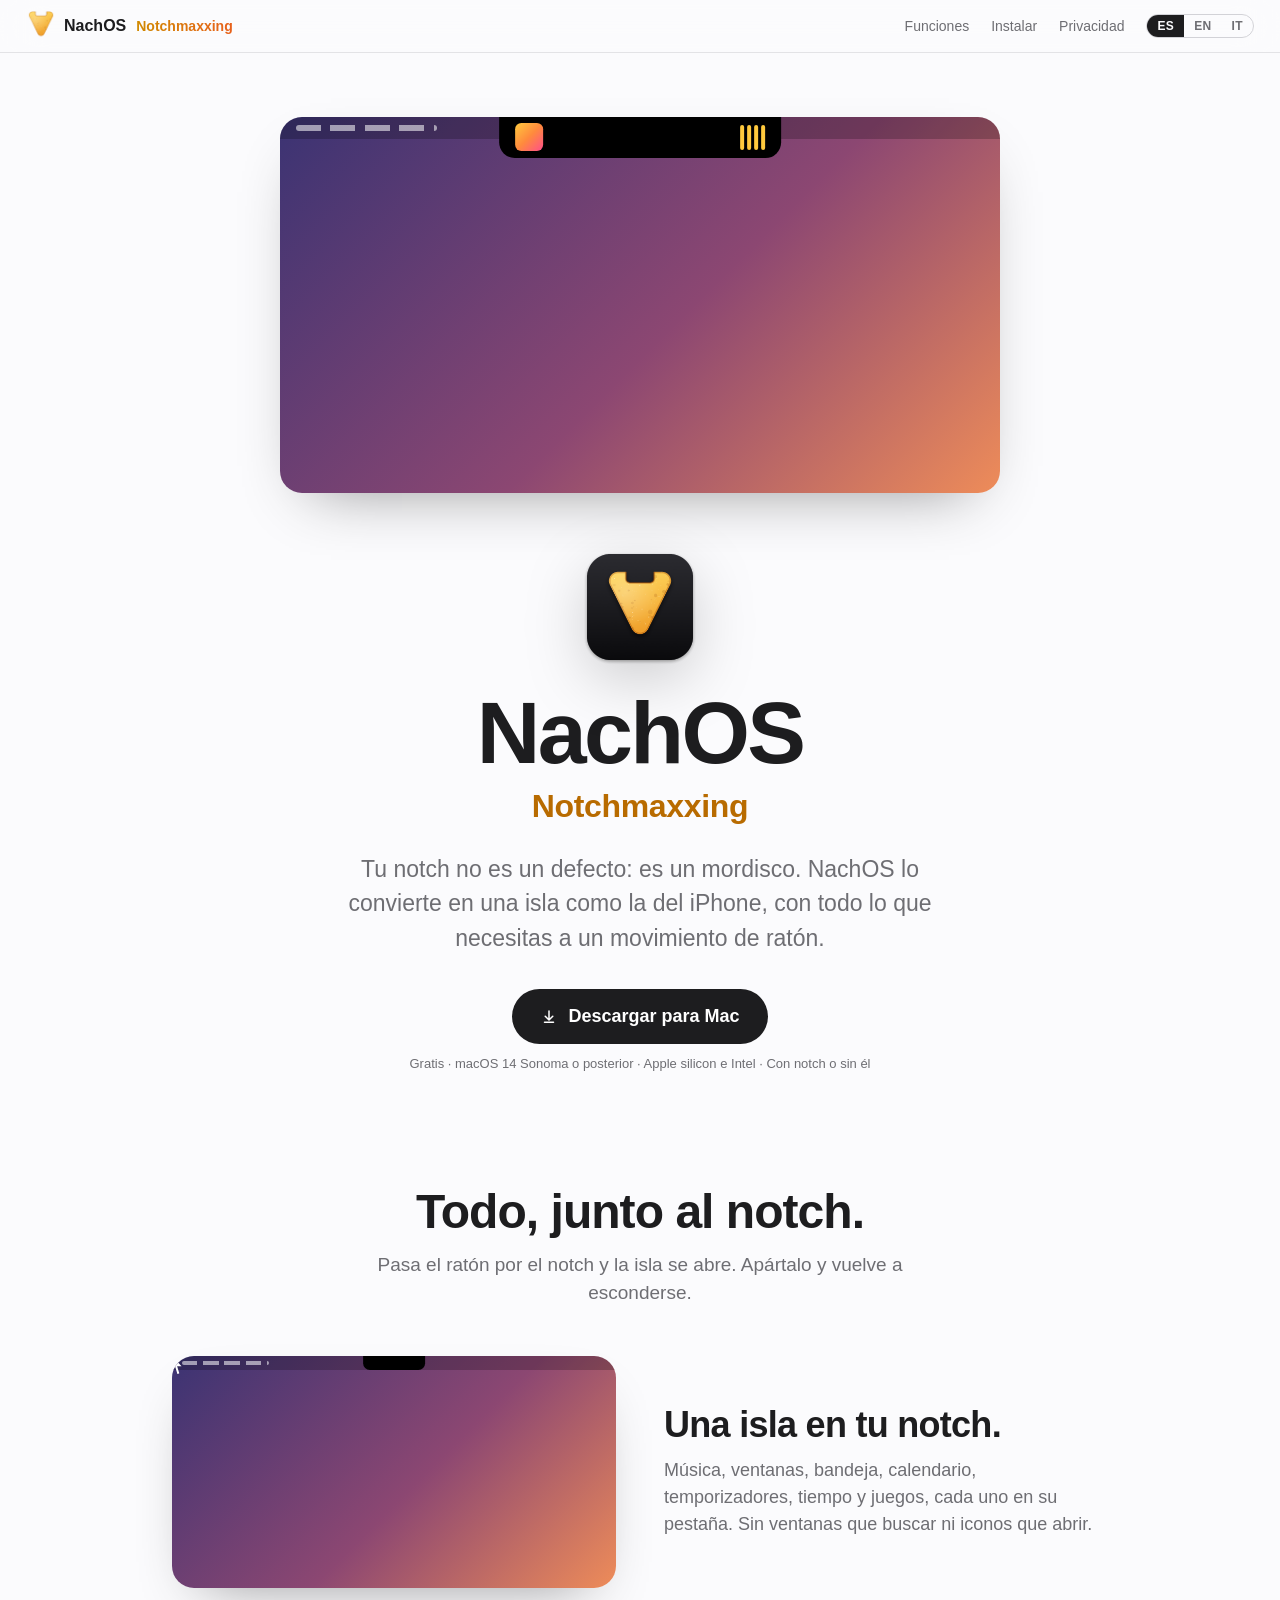
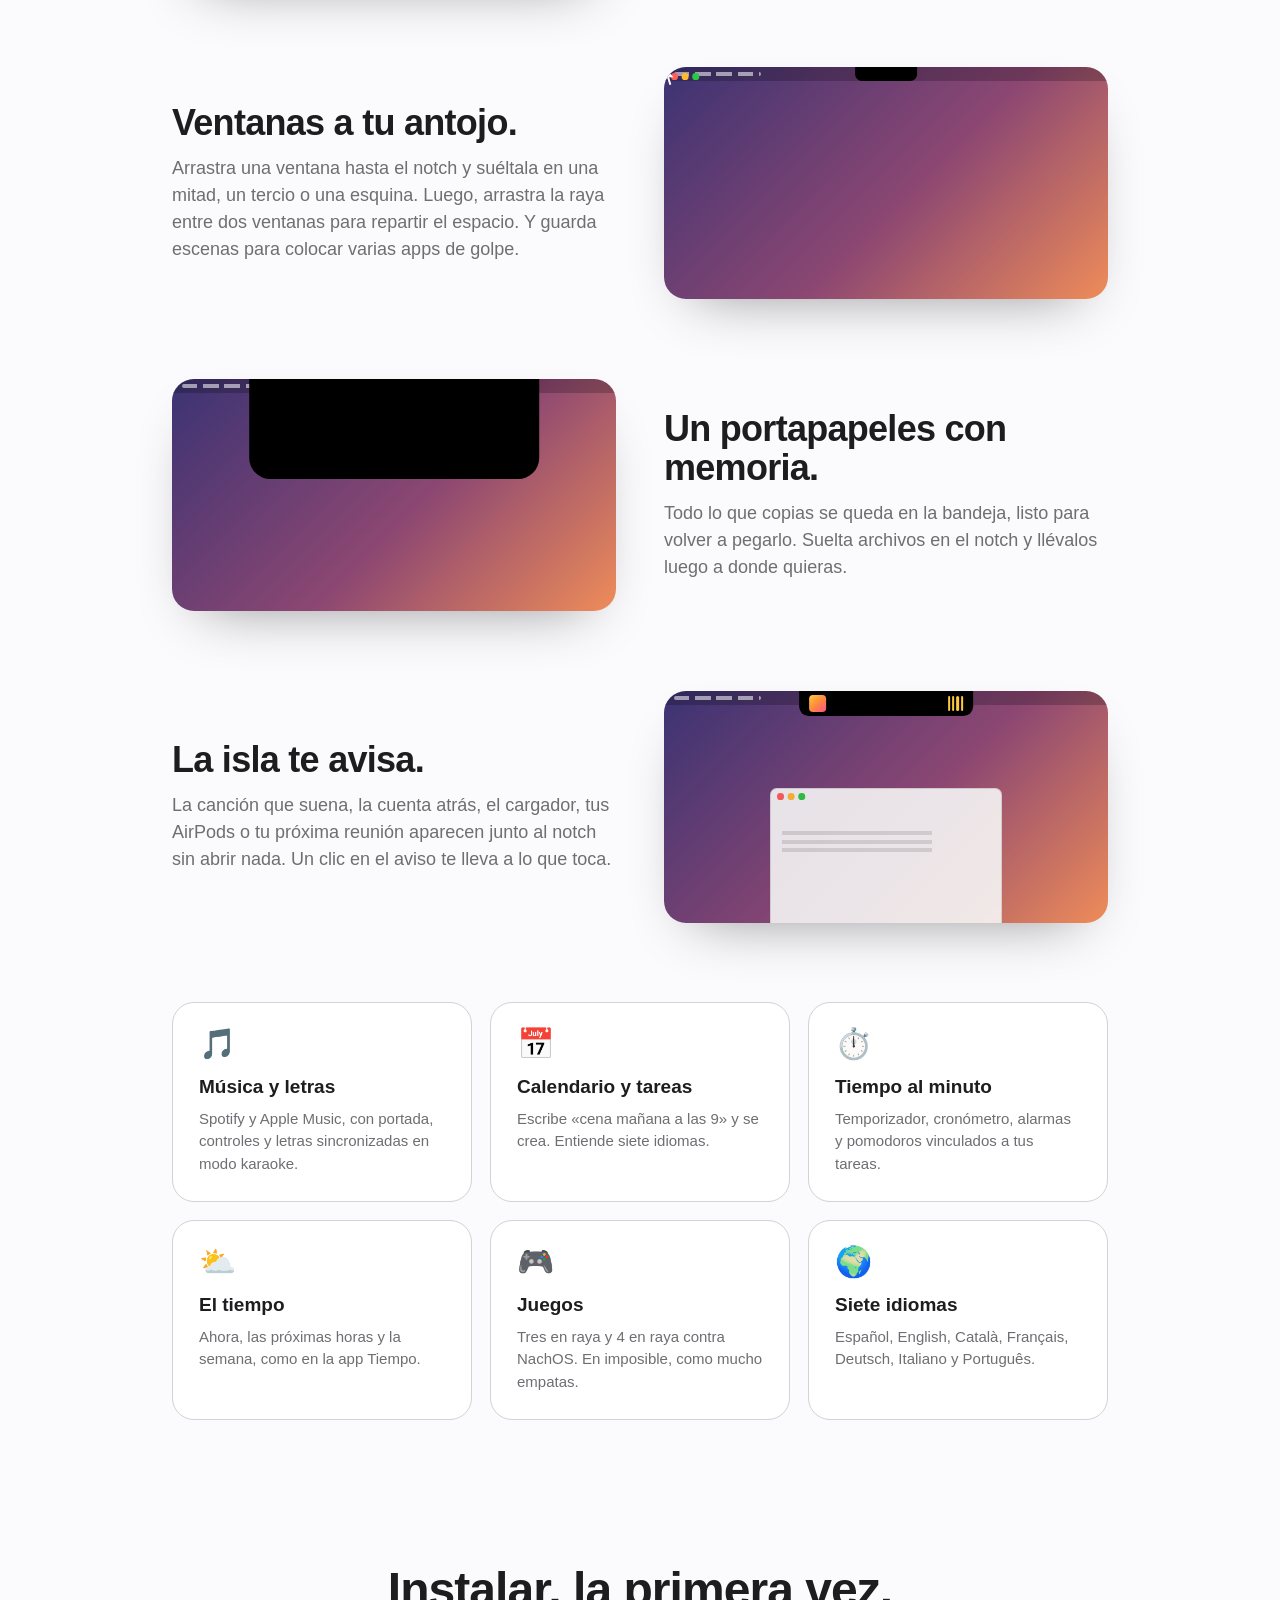
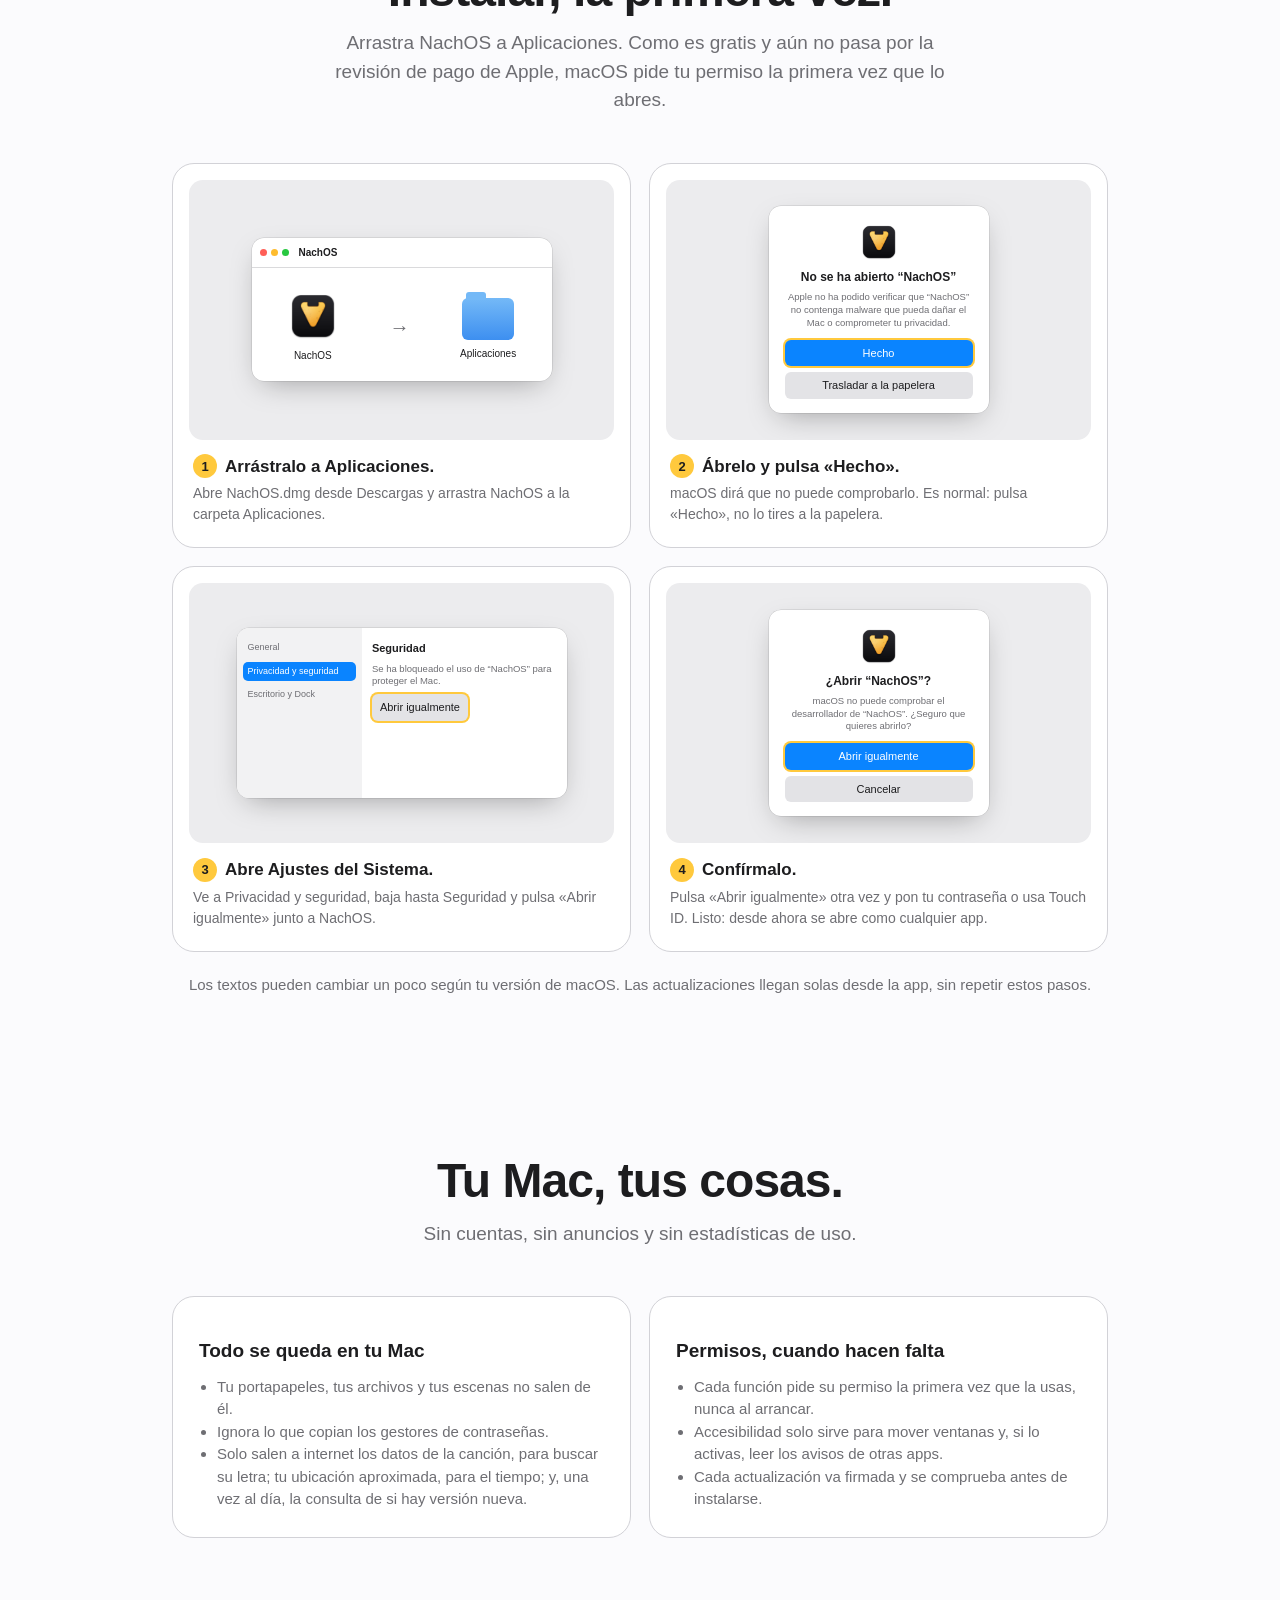
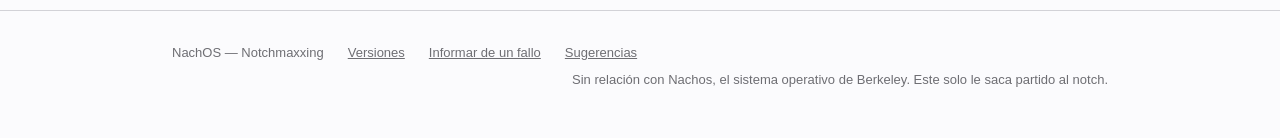
==== commit 4704665b: "Website and NachOS 0.1.1" ====
--- a/index.html
+++ b/index.html
@@ -61,7 +61,7 @@
       <p class="tagline">Notchmaxxing</p>
       <p class="lead">Tu notch no es un defecto: es un mordisco. NachOS lo convierte en una isla como la del iPhone, con todo lo que necesitas a un movimiento de ratón.</p>
       <div class="cta">
-        <a class="button" href="https://github.com/oriol5000/nachos/releases/latest/download/NachOS.dmg">
+        <a class="button" href="https://github.com/oriol5000/nachos/releases/latest/download/NachOS.dmg" data-guide>
           <svg viewBox="0 0 24 24" fill="currentColor" aria-hidden="true"><path d="M12 3a1 1 0 0 1 1 1v9.59l3.3-3.3a1 1 0 1 1 1.4 1.42l-5 5a1 1 0 0 1-1.4 0l-5-5a1 1 0 1 1 1.4-1.42l3.3 3.3V4a1 1 0 0 1 1-1ZM5 19a1 1 0 0 1 1-1h12a1 1 0 1 1 0 2H6a1 1 0 0 1-1-1Z"/></svg>
           Descargar para Mac
         </a>
@@ -151,12 +151,44 @@
       <div class="wrap">
         <h2 class="section-title">Instalar, la primera vez.</h2>
         <p class="section-lead">Arrastra NachOS a Aplicaciones. Como es gratis y aún no pasa por la revisión de pago de Apple, macOS pide tu permiso la primera vez que lo abres.</p>
-        <ol class="steps">
-          <li><strong>Ábrelo.</strong><span>macOS dirá que no puede comprobarlo. Pulsa «Hecho».</span></li>
-          <li><strong>Ajustes del Sistema.</strong><span>Ve a Privacidad y seguridad y, abajo, pulsa «Abrir igualmente» junto a NachOS.</span></li>
-          <li><strong>Confirma.</strong><span>Introduce tu contraseña. Desde entonces se abre como cualquier app.</span></li>
+        <ol class="guide">
+          <li>
+            <div class="shot"><div class="mock mock-dmg" aria-hidden="true">
+              <div class="mock-bar"><i></i><i></i><i></i><span>NachOS</span></div>
+              <div class="dmg-row">
+                <div class="dmg-item"><img src="assets/icon.png" alt=""><span>NachOS</span></div>
+                <div class="dmg-arrow">→</div>
+                <div class="dmg-item"><div class="folder"></div><span>Aplicaciones</span></div>
+              </div>
+            </div></div>
+            <h4>Arrástralo a Aplicaciones.</h4><p>Abre NachOS.dmg desde Descargas y arrastra NachOS a la carpeta Aplicaciones.</p>
+          </li>
+          <li>
+            <div class="shot"><div class="mock mock-alert" aria-hidden="true">
+              <img src="assets/icon.png" alt="">
+              <strong>No se ha abierto “NachOS”</strong><p>Apple no ha podido verificar que “NachOS” no contenga malware que pueda dañar el Mac o comprometer tu privacidad.</p>
+              <span class="mbtn primary hl">Hecho</span><span class="mbtn">Trasladar a la papelera</span>
+            </div></div>
+            <h4>Ábrelo y pulsa «Hecho».</h4><p>macOS dirá que no puede comprobarlo. Es normal: pulsa «Hecho», no lo tires a la papelera.</p>
+          </li>
+          <li>
+            <div class="shot"><div class="mock mock-settings" aria-hidden="true">
+              <div class="side"><span>General</span><span class="sel">Privacidad y seguridad</span><span>Escritorio y Dock</span></div>
+              <div class="pane"><b>Seguridad</b><p>Se ha bloqueado el uso de “NachOS” para proteger el Mac.</p><span class="mbtn hl">Abrir igualmente</span></div>
+            </div></div>
+            <h4>Abre Ajustes del Sistema.</h4><p>Ve a Privacidad y seguridad, baja hasta Seguridad y pulsa «Abrir igualmente» junto a NachOS.</p>
+          </li>
+          <li>
+            <div class="shot"><div class="mock mock-alert" aria-hidden="true">
+              <img src="assets/icon.png" alt="">
+              <strong>¿Abrir “NachOS”?</strong><p>macOS no puede comprobar el desarrollador de “NachOS”. ¿Seguro que quieres abrirlo?</p>
+              <span class="mbtn primary hl">Abrir igualmente</span><span class="mbtn">Cancelar</span>
+            </div></div>
+            <h4>Confírmalo.</h4><p>Pulsa «Abrir igualmente» otra vez y pon tu contraseña o usa Touch ID. Listo: desde ahora se abre como cualquier app.</p>
+          </li>
         </ol>
-        <p class="note">Solo hace falta una vez. Las actualizaciones llegan solas desde la propia app.</p>
+
+        <p class="note">Los textos pueden cambiar un poco según tu versión de macOS. Las actualizaciones llegan solas desde la app, sin repetir estos pasos.</p>
       </div>
     </section>
 
@@ -195,7 +227,58 @@
       <span class="right">Sin relación con Nachos, el sistema operativo de Berkeley. Este solo le saca partido al notch.</span>
     </div>
   </footer>
+  <dialog class="guide-dialog" id="guide" aria-labelledby="guide-title">
+    <form method="dialog"><button class="close" aria-label="Cerrar">×</button></form>
+    <h2 class="section-title" id="guide-title">Instalar NachOS</h2>
+    <p class="section-lead">Tu descarga ha empezado. Como NachOS es gratis y aún no pasa por la revisión de pago de Apple, la primera vez macOS te pedirá permiso. Son cuatro pasos y solo una vez.</p>
+        <ol class="guide">
+          <li>
+            <div class="shot"><div class="mock mock-dmg" aria-hidden="true">
+              <div class="mock-bar"><i></i><i></i><i></i><span>NachOS</span></div>
+              <div class="dmg-row">
+                <div class="dmg-item"><img src="assets/icon.png" alt=""><span>NachOS</span></div>
+                <div class="dmg-arrow">→</div>
+                <div class="dmg-item"><div class="folder"></div><span>Aplicaciones</span></div>
+              </div>
+            </div></div>
+            <h4>Arrástralo a Aplicaciones.</h4><p>Abre NachOS.dmg desde Descargas y arrastra NachOS a la carpeta Aplicaciones.</p>
+          </li>
+          <li>
+            <div class="shot"><div class="mock mock-alert" aria-hidden="true">
+              <img src="assets/icon.png" alt="">
+              <strong>No se ha abierto “NachOS”</strong><p>Apple no ha podido verificar que “NachOS” no contenga malware que pueda dañar el Mac o comprometer tu privacidad.</p>
+              <span class="mbtn primary hl">Hecho</span><span class="mbtn">Trasladar a la papelera</span>
+            </div></div>
+            <h4>Ábrelo y pulsa «Hecho».</h4><p>macOS dirá que no puede comprobarlo. Es normal: pulsa «Hecho», no lo tires a la papelera.</p>
+          </li>
+          <li>
+            <div class="shot"><div class="mock mock-settings" aria-hidden="true">
+              <div class="side"><span>General</span><span class="sel">Privacidad y seguridad</span><span>Escritorio y Dock</span></div>
+              <div class="pane"><b>Seguridad</b><p>Se ha bloqueado el uso de “NachOS” para proteger el Mac.</p><span class="mbtn hl">Abrir igualmente</span></div>
+            </div></div>
+            <h4>Abre Ajustes del Sistema.</h4><p>Ve a Privacidad y seguridad, baja hasta Seguridad y pulsa «Abrir igualmente» junto a NachOS.</p>
+          </li>
+          <li>
+            <div class="shot"><div class="mock mock-alert" aria-hidden="true">
+              <img src="assets/icon.png" alt="">
+              <strong>¿Abrir “NachOS”?</strong><p>macOS no puede comprobar el desarrollador de “NachOS”. ¿Seguro que quieres abrirlo?</p>
+              <span class="mbtn primary hl">Abrir igualmente</span><span class="mbtn">Cancelar</span>
+            </div></div>
+            <h4>Confírmalo.</h4><p>Pulsa «Abrir igualmente» otra vez y pon tu contraseña o usa Touch ID. Listo: desde ahora se abre como cualquier app.</p>
+          </li>
+        </ol>
+
+    <p class="note">Los textos pueden cambiar un poco según tu versión de macOS. Las actualizaciones llegan solas desde la app, sin repetir estos pasos.</p>
+    <form method="dialog" class="guide-done"><button class="button">Entendido</button></form>
+  </dialog>
   <script>
+    // Downloading opens the guide: the file still downloads, and the steps are right there.
+    const guide = document.getElementById("guide");
+    document.querySelectorAll("[data-guide]").forEach((link) => {
+      link.addEventListener("click", () => setTimeout(() => guide.showModal(), 150));
+    });
+    guide.addEventListener("click", (event) => { if (event.target === guide) guide.close(); });
+
     // The page's notch shows only while the big one in the opening is out of sight.
     // Checked on scroll: one measurement, only when the page moves.
     const hero = document.querySelector(".hero-stage");
--- a/style.css
+++ b/style.css
@@ -367,3 +367,78 @@
   .notch-docked .bar strong { opacity: 0; }
   .langs a { padding: 2px 7px; }
 }
+
+/* ───────────── Install guide ─────────────
+   Replicas of what macOS shows on the first launch, with the button to press marked in yellow. */
+:root { --mock-bg: #ececee; --mock-window: #ffffff; --mock-text: #1d1d1f; --mock-muted: #6e6e73; --mock-button: #e3e3e6; --mock-blue: #0a84ff; }
+@media (prefers-color-scheme: dark) {
+  :root { --mock-bg: #232325; --mock-window: #2c2c2e; --mock-text: #f5f5f7; --mock-muted: #a1a1a6; --mock-button: #48484a; }
+}
+
+.guide { counter-reset: guide; list-style: none; padding: 0; margin: 0; display: grid; grid-template-columns: repeat(2, minmax(0, 1fr)); gap: 18px; }
+.guide > li { background: var(--surface); border: 1px solid var(--line); border-radius: var(--radius); padding: 16px 16px 22px; min-width: 0; }
+.guide h4 { margin: 14px 4px 4px; font-size: 17px; }
+.guide h4::before {
+  counter-increment: guide; content: counter(guide);
+  display: inline-grid; place-items: center; width: 24px; height: 24px; margin-right: 8px; border-radius: 50%;
+  background: var(--yellow); color: #1d1d1f; font-size: 13px; font-weight: 700; vertical-align: 1px;
+}
+.guide p { margin: 0 4px; color: var(--muted); font-size: 14px; }
+.shot { height: 260px; border-radius: 14px; background: var(--mock-bg); display: grid; place-items: center; overflow: hidden; padding: 12px; }
+
+.mock { font-family: -apple-system, BlinkMacSystemFont, sans-serif; color: var(--mock-text); background: var(--mock-window); border-radius: 12px; box-shadow: 0 10px 30px -10px rgba(0,0,0,.35), 0 0 0 .5px rgba(0,0,0,.15); }
+.mbtn { display: block; text-align: center; font-size: 11px; font-weight: 500; padding: 5px 8px; border-radius: 6px; background: var(--mock-button); color: var(--mock-text); }
+.mbtn.primary { background: var(--mock-blue); color: #fff; }
+/* The button to press. */
+.mbtn.hl { position: relative; box-shadow: 0 0 0 2px var(--yellow); animation: press 1.8s ease-in-out infinite; }
+@keyframes press { 0%, 100% { box-shadow: 0 0 0 2px var(--yellow), 0 0 0 2px rgba(255, 201, 61, .5); } 50% { box-shadow: 0 0 0 2px var(--yellow), 0 0 0 8px rgba(255, 201, 61, 0); } }
+
+.mock-alert { width: 220px; padding: 16px 16px 14px; text-align: center; display: grid; gap: 6px; }
+.mock-alert img { width: 40px; height: 40px; margin: 0 auto 2px; }
+.mock-alert strong { font-size: 12px; line-height: 1.25; }
+.mock-alert p { margin: 0 0 4px; font-size: 9.5px; line-height: 1.35; color: var(--mock-muted); }
+
+.mock-settings { width: 100%; max-width: 330px; height: 170px; display: grid; grid-template-columns: 38% 62%; overflow: hidden; }
+.mock-settings .side { background: color-mix(in srgb, var(--mock-bg) 70%, var(--mock-window)); padding: 10px 6px; display: grid; align-content: start; gap: 4px; }
+.mock-settings .side span { font-size: 9px; padding: 3px 5px; border-radius: 5px; color: var(--mock-muted); white-space: nowrap; overflow: hidden; text-overflow: ellipsis; }
+.mock-settings .side .sel { background: var(--mock-blue); color: #fff; }
+.mock-settings .pane { padding: 12px 10px; display: grid; align-content: start; gap: 6px; }
+.mock-settings .pane b { font-size: 11px; }
+.mock-settings .pane p { margin: 0; font-size: 9.5px; line-height: 1.35; color: var(--mock-muted); }
+.mock-settings .pane .mbtn { justify-self: start; }
+
+.mock-dmg { width: 100%; max-width: 300px; overflow: hidden; }
+.mock-bar { display: flex; align-items: center; gap: 4px; padding: 7px 8px; border-bottom: 1px solid color-mix(in srgb, var(--mock-muted) 25%, transparent); font-size: 10px; font-weight: 600; }
+.mock-bar i { width: 7px; height: 7px; border-radius: 50%; background: #ff5f57; }
+.mock-bar i:nth-child(2) { background: #febc2e; }
+.mock-bar i:nth-child(3) { background: #28c840; }
+.mock-bar span { margin-left: 6px; }
+.dmg-row { display: flex; align-items: center; justify-content: space-around; padding: 22px 10px 18px; }
+.dmg-item { display: grid; justify-items: center; gap: 6px; font-size: 10px; }
+.dmg-item img { width: 52px; height: 52px; animation: drag-in 2.6s ease-in-out infinite; }
+.dmg-arrow { font-size: 20px; color: var(--mock-muted); }
+.folder { width: 52px; height: 42px; border-radius: 6px; background: linear-gradient(180deg, #74b9f7, #3d8ff0); position: relative; margin-top: 6px; }
+.folder::before { content: ""; position: absolute; left: 4px; top: -6px; width: 20px; height: 8px; border-radius: 3px 3px 0 0; background: #74b9f7; }
+@keyframes drag-in { 0%, 20% { transform: translateX(0); opacity: 1; } 55% { transform: translateX(110%) scale(.85); opacity: .9; } 70%, 100% { transform: translateX(0); opacity: 1; } }
+
+/* The guide as a window after clicking Download. */
+.guide-dialog {
+  width: min(1060px, calc(100vw - 32px)); max-height: calc(100vh - 48px); overflow: auto;
+  border: 0; border-radius: 28px; padding: 40px 32px 30px;
+  background: var(--bg); color: var(--text);
+  box-shadow: 0 40px 120px -20px rgba(0, 0, 0, .6);
+}
+.guide-dialog::backdrop { background: rgba(0, 0, 0, .45); backdrop-filter: blur(6px); -webkit-backdrop-filter: blur(6px); }
+.guide-dialog .close {
+  position: absolute; top: 16px; right: 18px; width: 32px; height: 32px; border-radius: 50%;
+  border: 0; background: var(--line); color: var(--text); font-size: 20px; line-height: 1; cursor: pointer;
+}
+.guide-dialog .section-lead { margin-bottom: 28px; }
+.guide-done { text-align: center; margin-top: 18px; }
+.guide-done .button { border: 0; cursor: pointer; font: inherit; font-weight: 600; }
+
+@media (max-width: 680px) {
+  .guide { grid-template-columns: minmax(0, 1fr); }
+  .guide-dialog { padding: 32px 16px 24px; border-radius: 22px; }
+}
+@media (prefers-reduced-motion: reduce) { .mbtn.hl, .dmg-item img { animation: none; } }
